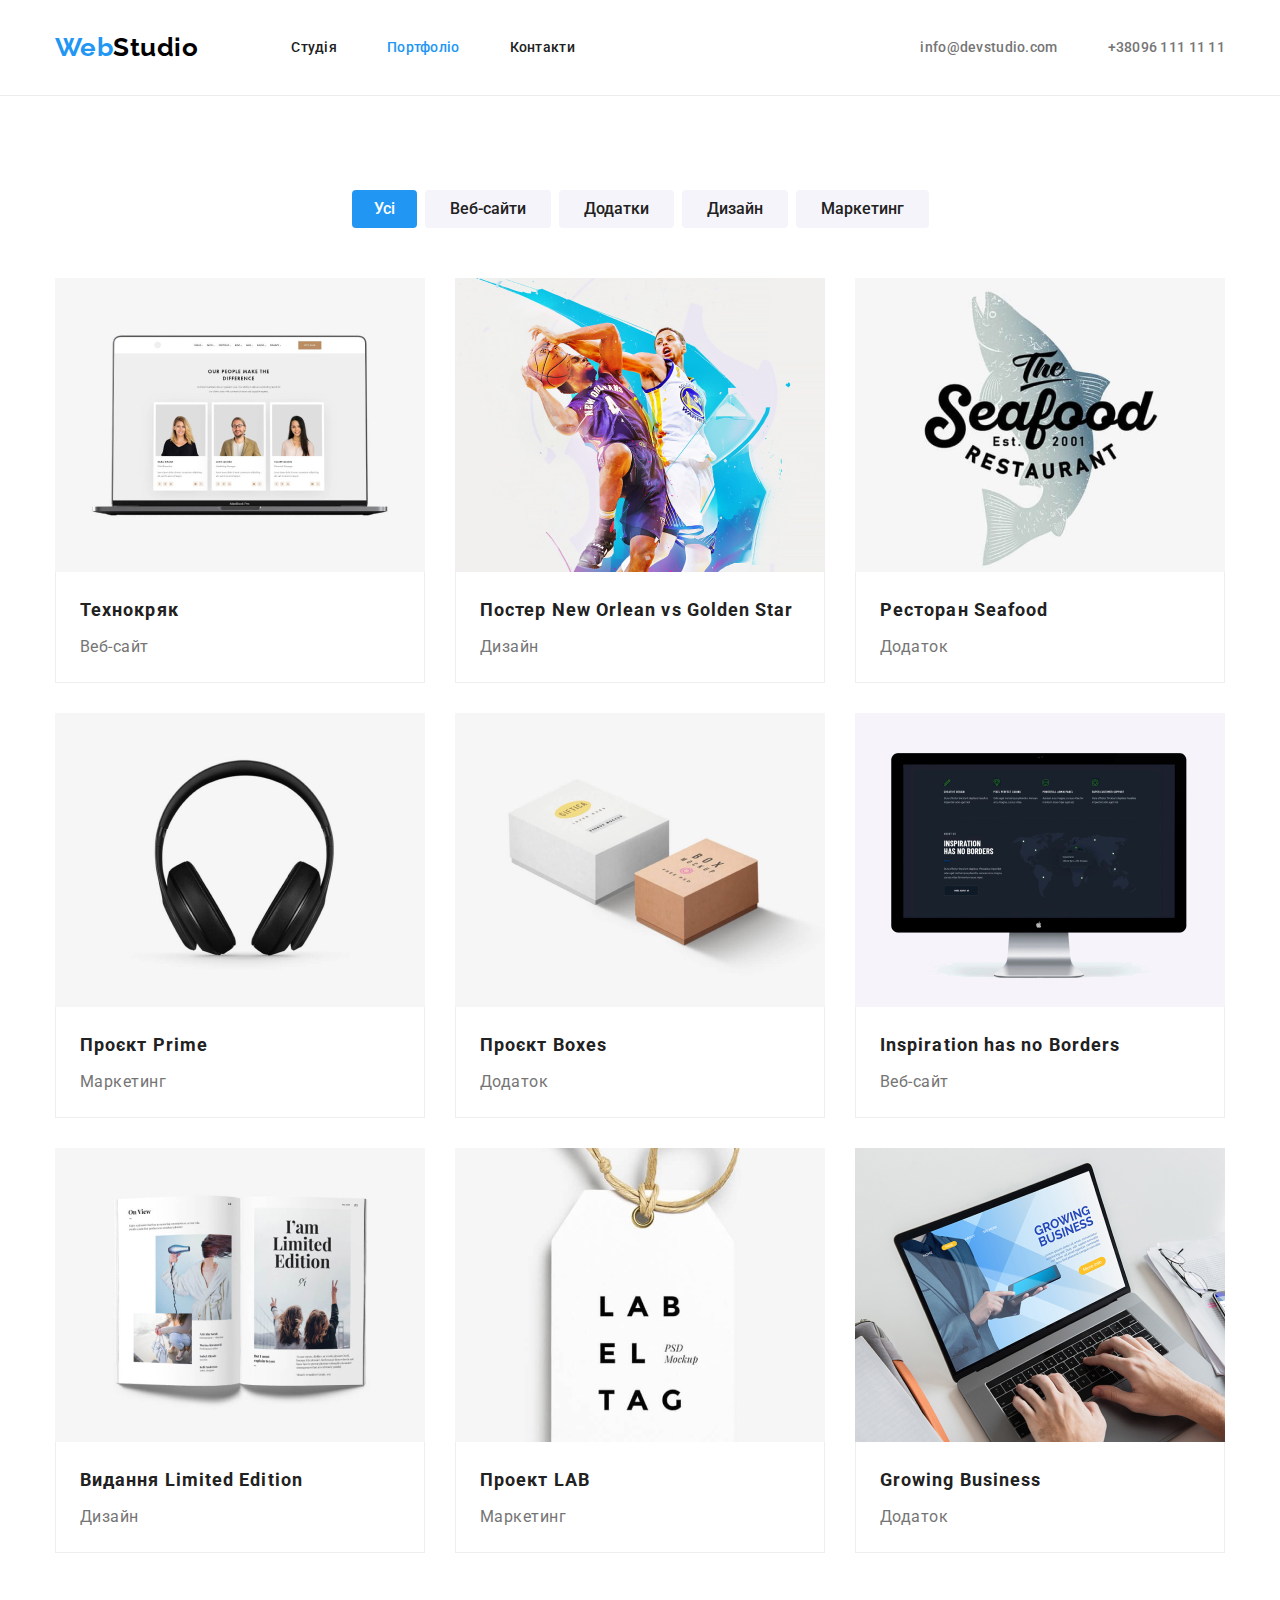
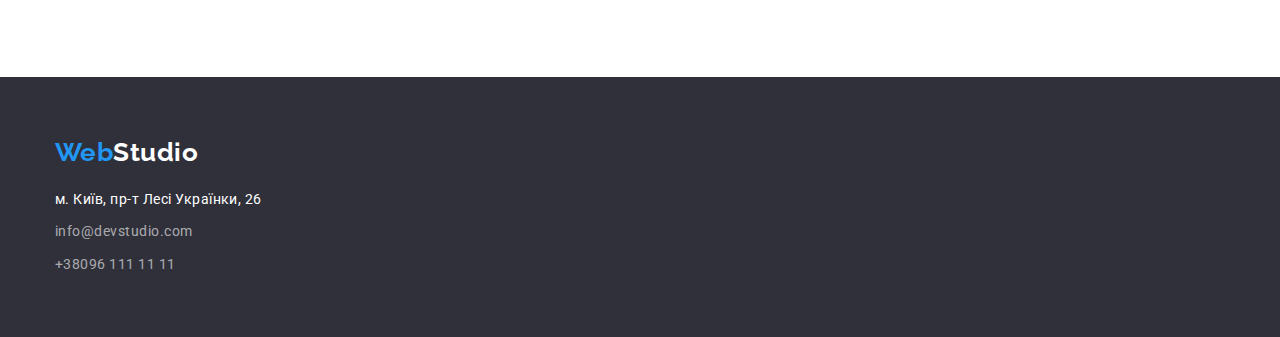
==== portfolio.html @ 5118737c "Create file HW4" ====
<!DOCTYPE html>
<html lang="en">
  <head>
    <meta charset="UTF-8" />
    <meta http-equiv="X-UA-Compatible" content="IE=edge" />
    <meta name="viewport" content="width=device-width, initial-scale=1.0" />
    <title>Document</title>
    <link rel="preconnect" href="https://fonts.googleapis.com" />
    <link rel="preconnect" href="https://fonts.gstatic.com" crossorigin />
    <link
      href="https://fonts.googleapis.com/css2?family=Raleway:wght@700&family=Roboto:wght@400;500;700;900&display=swap"
      rel="stylesheet"
    />
    <link
      rel="stylesheet"
      href="https://cdnjs.cloudflare.com/ajax/libs/modern-normalize/1.1.0/modern-normalize.min.css"
    />
    <link rel="stylesheet" href="./css/styles.css" />
  </head>
  <body>
    <!-- Header -->
    <header class="page-header">
      <div class="container main-nav">
        <a href="./index.html" class="logo"><span class="logo-blue">Web</span>Studio</a>

        <nav>
          <ul class="site-nav list">
            <li class="item"><a href="./index.html" class="link">Студія</a></li>
            <li class="item"><a href="./portfolio.html" class="link current">Портфоліо</a></li>
            <li class="item"><a href="Контакти" class="link">Контакти</a></li>
          </ul>
        </nav>

        <ul class="auth-nav">
          <li class="item">
            <a href="maito:info@devstudio.com" class="link">info@devstudio.com</a>
          </li>
          <li class="item"><a href="tel:+380961111111" class="link">+38096 111 11 11</a></li>
        </ul>
      </div>
    </header>

    <!-- Main section -->
    <main>
      <section class="section">
        <div class="container">
          <h1 class="section-title portfolio-title">Portfolio</h1>
          <!-- Фільтр -->
          <ul class="filter-button">
            <li><button type="button" class="button primary-filter">Усі</button></li>
            <li><button type="button" class="button secondary-filter">Веб-сайти</button></li>
            <li><button type="button" class="button secondary-filter">Додатки</button></li>
            <li><button type="button" class="button secondary-filter">Дизайн</button></li>
            <li><button type="button" class="button secondary-filter">Маркетинг</button></li>
          </ul>
          <!-- Роботи компанії -->
          <ul class="work-examples">
            <li class="card">
              <img src="./images/img8.jpg" alt="Ноутбук" width="370" height="294" />
              <div class="card-description">
                <h2 class="work-title">Технокряк</h2>
                <p class="text">Веб-сайт</p>
              </div>
            </li>
            <li class="card">
              <img src="./images/img16.jpg" alt="Гравці в баскетбол" width="370" height="294" />
              <div class="card-description">
                <h2 class="work-title">Постер New Orlean vs Golden Star</h2>
                <p class="text">Дизайн</p>
              </div>
            </li>
            <li class="card">
              <img src="./images/img9.jpg" alt="Логотип ресторану" width="370" height="294" />
              <div class="card-description">
                <h2 class="work-title">Ресторан Seafood</h2>
                <p class="text">Додаток</p>
              </div>
            </li>
            <li class="card">
              <img src="./images/img10.jpg" alt="Навушники" width="370" height="294" />
              <div class="card-description">
                <h2 class="work-title">Проєкт Prime</h2>
                <p class="text">Маркетинг</p>
              </div>
            </li>
            <li class="card">
              <img src="./images/img11.jpg" alt="Дві коробки" width="370" height="294" />
              <div class="card-description">
                <h2 class="work-title">Проєкт Boxes</h2>
                <p class="text">Додаток</p>
              </div>
            </li>
            <li class="card">
              <img src="./images/img12.jpg" alt="Монітор компьютера" width="370" height="294" />
              <div class="card-description">
                <h2 class="work-title">Inspiration has no Borders</h2>
                <p class="text">Веб-сайт</p>
              </div>
            </li>
            <li class="card">
              <img src="./images/img13.jpg" alt="Відкрита книга" width="370" height="294" />
              <div class="card-description">
                <h2 class="work-title">Видання Limited Edition</h2>
                <p class="text">Дизайн</p>
              </div>
            </li>
            <li class="card">
              <img src="./images/img14.jpg" alt="Ярлик товару" width="370" height="294" />
              <div class="card-description">
                <h2 class="work-title">Проект LAB</h2>
                <p class="text">Маркетинг</p>
              </div>
            </li>
            <li class="card">
              <img src="./images/img15.jpg" alt="Ноутбук" width="370" height="294" />
              <div class="card-description">
                <h2 class="work-title">Growing Business</h2>
                <p class="text">Додаток</p>
              </div>
            </li>
          </ul>
        </div>
      </section>
    </main>

    <!-- Footer -->
    <footer class="page-footer">
      <div class="container contact">
        <div class="contact">
          <a href="./index.html" class="logo-white"><span class="logo-blue">Web</span>Studio</a>
          <div class="footer-contacts">
            <address>
              <ul class="footer-link">
                <li class="address">
                  <a
                    href="https://www.google.com/search?tbs=lf:1,lf_ui:1&tbm=lcl&sxsrf=ALiCzsYic9nBEuaywwjqmKYpoHVzt39aoQ:1659000467713&q=%D0%BC.+%D0%9A%D0%B8%D1%97%D0%B2,+%D0%BF%D1%80-%D1%82+%D0%9B%D0%B5%D1%81%D1%96+%D0%A3%D0%BA%D1%80%D0%B0%D1%97%D0%BD%D0%BA%D0%B8,+26&rflfq=1&num=10&ved=2ahUKEwivqL2sopv5AhWI_CoKHQGGCf0QtgN6BAgEEAQ"
                    class="address"
                    target="_blank"
                    rel="noreferrer noopener"
                    >м. Київ, пр-т Лесі Українки, 26</a
                  >
                </li>
                <li class="link">
                  <a href="maito:info@devstudio.com" class="link">info@devstudio.com</a>
                </li>
                <li class="link"><a href="tel:+380961111111" class="link">+38096 111 11 11</a></li>
              </ul>
            </address>
          </div>
        </div>
      </div>
    </footer>
  </body>
</html>
---- css/styles.css ----
/* основний колір тексту #212121 */
/* вторичний колір тексту #757575 */
/* акцент #2196F3 */
/* білий колір #FFFFFF */
/* білий колір футер rgba(255, 255, 255, 0.6) */

:root {
  --primary-text-color: #212121;
  --title-text-color: #757575;
  --accent-color: #2196f3;
  --primary-white-color: #ffffff;
}

body {
  background-color: #ffffff;
  color: var(--primary-text-color);
  font-family: Roboto, sans-serif;
  letter-spacing: 0.03em;
}

ul {
  padding: 0;
  margin: 0;
  list-style: none;
}

img {
  display: block;
}

.container {
  width: 100%;
  max-width: 1200px;
  padding-left: 15px;
  padding-right: 15px;
  margin-left: auto;
  margin-right: auto;
}

/* Main Page */

/* Page header */

.page-header {
  padding-top: 32px;
  padding-bottom: 32px;
  border-bottom: 1px solid #ececec;
}

.main-nav {
  display: flex;
  align-items: center;
}

.logo {
  color: #000000;
  font-family: Raleway, sans-serif;
  font-weight: 700;
  font-size: 26px;
  line-height: 1.19;
  text-decoration: none;
}

.logo-blue {
  color: var(--accent-color);
  font-family: Raleway, sans-serif;
  font-weight: 700;
  font-size: 26px;
  line-height: 1.19;
  text-decoration: none;
}

.logo-white {
  color: var(--primary-white-color);
  font-family: Raleway, sans-serif;
  font-weight: 700;
  font-size: 26px;
  line-height: 1.19;
  text-decoration: none;
}

.logo:focus {
  color: var(--accent-color);
}

.site-nav {
  display: flex;
  margin-left: 93px;
}

.site-nav .item:not(:last-child) {
  margin-right: 50px;
}

.site-nav .link {
  color: var(--primary-text-color);
  font-weight: 500;
  font-size: 14px;
  line-height: 1.2;
  letter-spacing: 0.02em;
  text-decoration: none;
}

.site-nav .link.current {
  color: var(--accent-color);
}

.site-nav .link:hover,
.site-nav .link:focus {
  color: var(--accent-color);
}

.auth-nav .link {
  color: var(--title-text-color);
  text-decoration: none;
  font-weight: 500;
  font-size: 14px;
  line-height: 1.14;
  letter-spacing: 0.02em;
}

.auth-nav .link:hover,
.auth-nav .link:focus {
  color: var(--accent-color);
}

.auth-nav {
  display: flex;
  margin-left: auto;
}

.auth-nav .item:not(:last-child) {
  margin-right: 50px;
}

/* Main sections */

.section {
  padding-top: 94px;
  padding-bottom: 94px;
}

.section-title {
  margin-top: 0;
  margin-bottom: 50px;
  color: var(--primary-text-color);
  font-weight: 700;
  font-size: 36px;
  line-height: 1.17;
  text-align: center;
}

/* Hero */

.hero {
  background-color: #2f303a;
  text-align: center;
}

.container.hero-container {
  padding-top: 200px;
  padding-bottom: 200px;
  padding-left: 237px;
  padding-right: 237px;
}

.hero .hero-title {
  margin-top: 0;
  margin-bottom: 30px;

  color: var(--primary-white-color);
  font-weight: 900;
  font-size: 44px;
  line-height: 1.36;
  letter-spacing: 0.06em;
  text-transform: uppercase;
}

/* Features */

.section-title.feature-title {
  display: none;
}

.feature-list {
  display: flex;
}

.feature-list .item {
  width: 270px;
}

.feature-list .item:not(:last-child) {
  margin-right: 30px;
}

.feature-list .title {
  margin-top: 0;
  margin-bottom: 10px;
  color: var(--primary-text-color);
  font-weight: 700;
  font-size: 14px;
  line-height: 1.14;
}

.feature-list .text {
  margin-top: 0;
  margin-bottom: 0;
  color: var(--title-text-color);
  font-size: 14px;
  line-height: 1.71;
}

/* Job description */

.section.work {
  padding-top: 0;
}

.work-list {
  display: flex;
}

.work-list .item:not(:last-child) {
  margin-right: 30px;
}

/* Our Team */

.section.team {
  background-color: #f5f4fa;
}

.item {
  background-color: var(--primary-white-color);
  border-radius: 0px 0px 4px 4px;
}

.name {
  padding-top: 30px;
  padding-bottom: 30px;

  text-align: center;
}

.team-list {
  display: flex;
  flex-wrap: wrap;
}

.item:not(:last-child) {
  margin-right: 30px;
}

.team-list .title {
  margin-top: 0px;
  margin-bottom: 10px;

  color: var(--primary-text-color);
  font-weight: 500;
  font-size: 16px;
  line-height: 1.19;
}

.team-list .text {
  margin-top: 0px;
  margin-bottom: 0px;

  color: var(--title-text-color);
  font-size: 16px;
  line-height: 1.19;
}

/* Footer */

.page-footer {
  padding-top: 60px;
  padding-bottom: 60px;

  background-color: #2f303a;
}

.address {
  padding-top: 20px;

  color: var(--primary-white-color);
  font-size: 14px;
  line-height: 1.71;
  text-decoration: none;
  font-style: normal;
}

.address:hover,
.address:focus {
  color: var(--accent-color);
}

.footer-link .link {
  margin-top: 9px;

  color: rgba(255, 255, 255, 0.6);
  font-size: 14px;
  line-height: 1.71;
  text-decoration: none;
  font-style: normal;
}

.footer-link .link:hover,
.footer-link .link:focus {
  color: var(--accent-color);
}

/* Portfolio Page */

.section-title.portfolio-title {
  display: none;
}

/* Filter/Hero buttons */

.filter-button {
  display: flex;
  flex-wrap: wrap;
  justify-content: center;
  margin-bottom: 50px;
}

.button {
  color: var(--primary-text-color);
  background-color: #f5f4fa;
  font-family: inherit;
  cursor: pointer;
}

.button.primary-hero {
  padding-top: 10px;
  padding-bottom: 10px;
  padding-right: 32px;
  padding-left: 32px;
  border: 0px;
  border-radius: 4px;

  color: var(--primary-white-color);
  background-color: var(--accent-color);
  font-weight: 700;
  font-size: 16px;
  line-height: 1.88;
  letter-spacing: 0.06em;
}

.button.primary-filter {
  padding: 6px 22px 6px 22px;
  border: 0px;
  border-radius: 4px;

  color: var(--primary-white-color);
  background-color: var(--accent-color);
  font-weight: 500;
  font-size: 16px;
  line-height: 1.62;
}

.button.secondary-filter {
  margin-left: 8px;
  padding: 6px 25px 6px 25px;
  border: 0px;
  border-radius: 4px;

  color: var(--primary-text-color);
  background-color: #f5f4fa;
  font-weight: 500;
  font-size: 16px;
  line-height: 1.62;
}

.button:hover,
.button:focus {
  color: var(--primary-white-color);
  background-color: var(--accent-color);
}

/* Work Examples */

.work-examples {
  display: flex;
  flex-wrap: wrap;
}

.work-examples .card:nth-child(3n) {
  margin-right: 0px;
}

.work-examples .text {
  margin: 0px;

  color: var(--title-text-color);
  font-size: 16px;
  line-height: 1.87;
}

.work-examples .work-title {
  margin-bottom: 4px;
  margin-top: 0px;

  color: var(--primary-text-color);
  font-weight: 700;
  font-size: 18px;
  line-height: 2;
  letter-spacing: 0.06em;
}

.card {
  width: 370px;
  margin-right: 30px;
  margin-bottom: 30px;
}

.card-description {
  border-left: 1px solid #eeeeee;
  border-right: 1px solid #eeeeee;
  border-bottom: 1px solid #eeeeee;
  padding: 20px 24px 20px 24px;
}
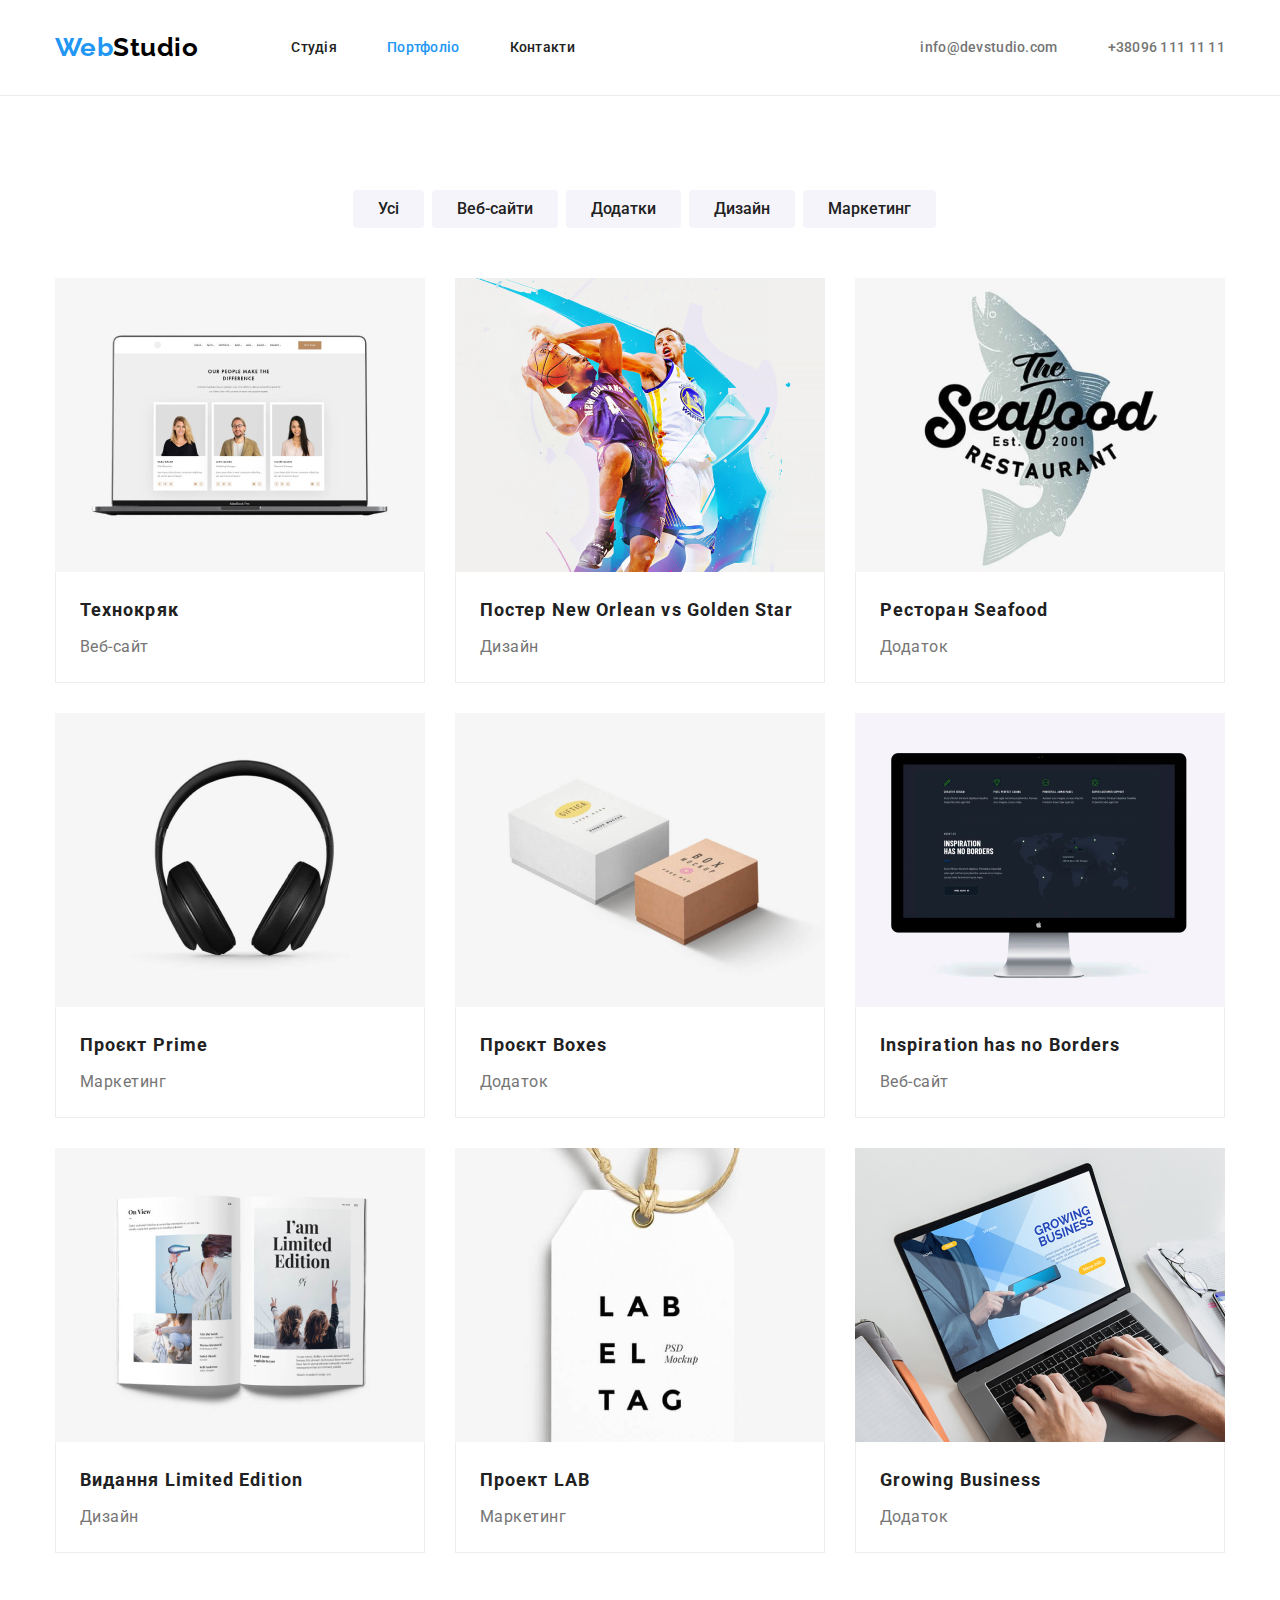
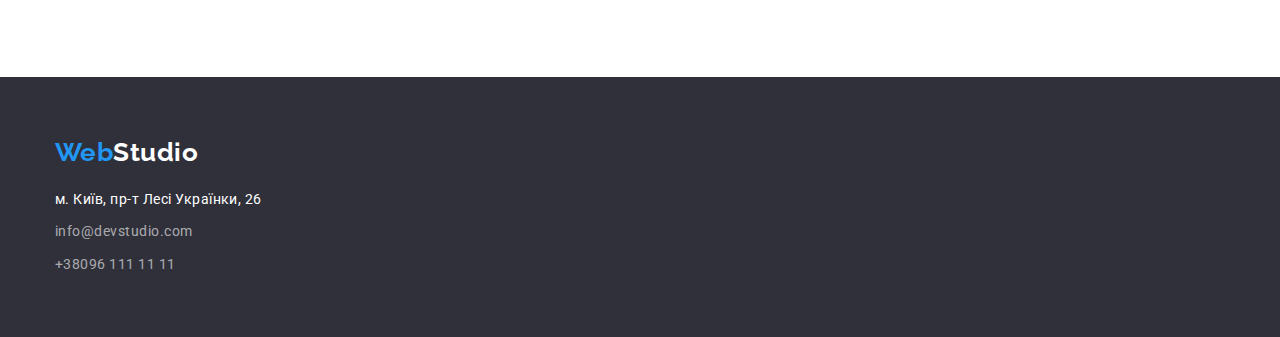
==== commit a3d5334f: "Add Hero bg, box shadow, battons shadow" ====
--- a/portfolio.html
+++ b/portfolio.html
@@ -47,7 +47,7 @@
           <h1 class="section-title portfolio-title">Portfolio</h1>
           <!-- Фільтр -->
           <ul class="filter-button">
-            <li><button type="button" class="button primary-filter">Усі</button></li>
+            <li><button type="button" class="button secondary-filter">Усі</button></li>
             <li><button type="button" class="button secondary-filter">Веб-сайти</button></li>
             <li><button type="button" class="button secondary-filter">Додатки</button></li>
             <li><button type="button" class="button secondary-filter">Дизайн</button></li>
--- a/css/styles.css
+++ b/css/styles.css
@@ -157,6 +157,17 @@
   text-align: center;
 }
 
+.hero-bg {
+  max-width: 1600px;
+  height: 600px;
+  margin-right: auto;
+  margin-left: auto;
+  background-image: linear-gradient(to right, rgba(47, 48, 58, 0.4), rgba(47, 48, 58, 0.4)),
+    url(/images/bg_img.jpg);
+  background-repeat: no-repeat;
+  background-position: center;
+}
+
 .container.hero-container {
   padding-top: 200px;
   padding-bottom: 200px;
@@ -186,8 +197,12 @@
   display: flex;
 }
 
-.feature-list .item {
+.feature-list .item::before {
+  content: '';
+  display: block;
   width: 270px;
+  height: 120px;
+  background-color: #f5f4fa;
 }
 
 .feature-list .item:not(:last-child) {
@@ -231,9 +246,11 @@
   background-color: #f5f4fa;
 }
 
-.item {
+.item-team {
   background-color: var(--primary-white-color);
   border-radius: 0px 0px 4px 4px;
+  box-shadow: 0px 1px 3px rgba(0, 0, 0, 0.12), 0px 1px 1px rgba(0, 0, 0, 0.14),
+    0px 2px 1px rgba(0, 0, 0, 0.2);
 }
 
 .name {
@@ -248,7 +265,7 @@
   flex-wrap: wrap;
 }
 
-.item:not(:last-child) {
+.item-team:not(:last-child) {
   margin-right: 30px;
 }
 
@@ -323,6 +340,12 @@
   flex-wrap: wrap;
   justify-content: center;
   margin-bottom: 50px;
+}
+
+.filter-button button:hover,
+.filter-button button:focus {
+  box-shadow: 0px 3px 1px rgba(0, 0, 0, 0.1), 0px 1px 2px rgba(0, 0, 0, 0.08),
+    0px 2px 2px rgba(0, 0, 0, 0.12);
 }
 
 .button {
@@ -390,6 +413,12 @@
   margin-right: 0px;
 }
 
+.work-examples .card:hover,
+.work-examples .card:focus {
+  box-shadow: 0px 1px 1px rgba(0, 0, 0, 0.12), 0px 4px 4px rgba(0, 0, 0, 0.06),
+    1px 4px 6px rgba(0, 0, 0, 0.16);
+}
+
 .work-examples .text {
   margin: 0px;
 
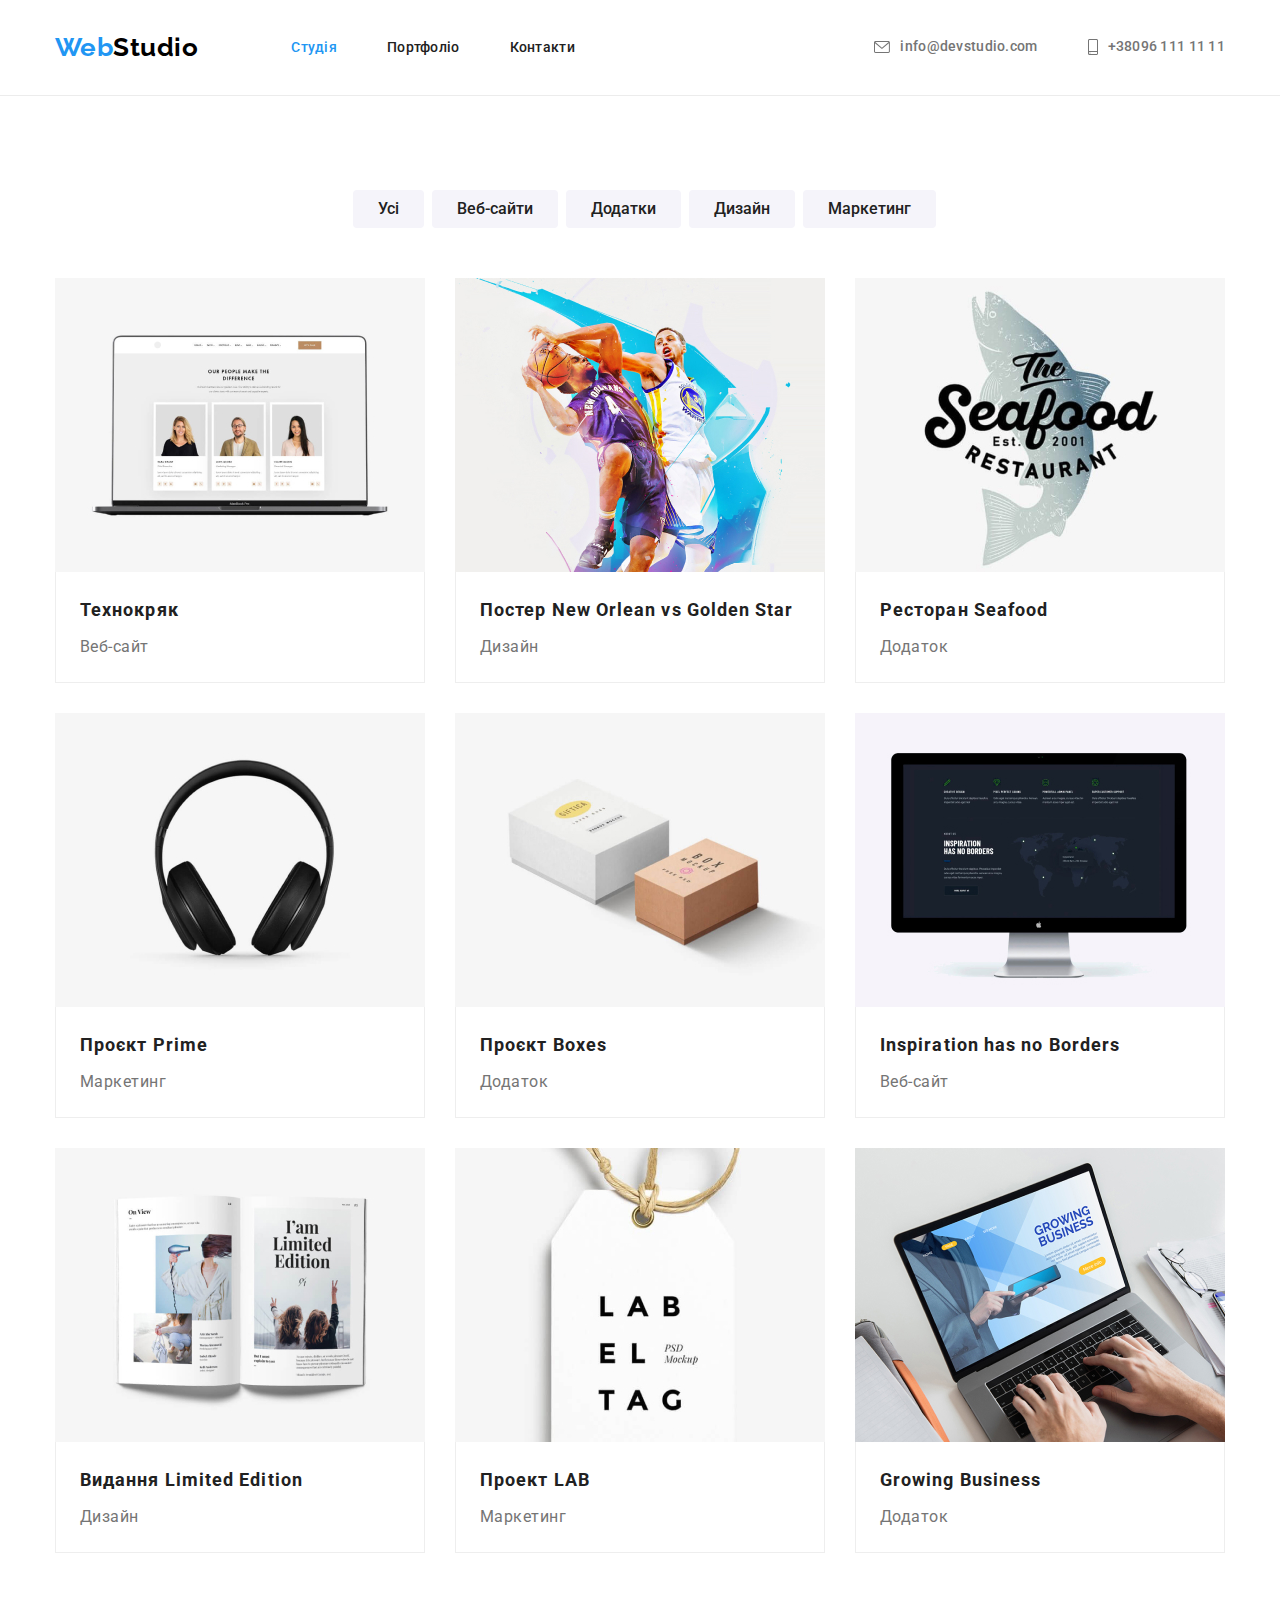
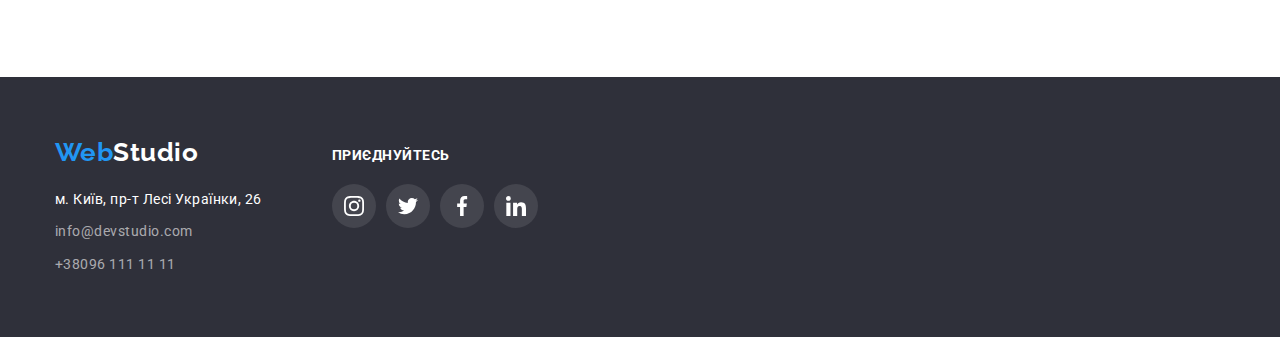
==== commit 3cef8296: "Add changes to Portfolio footer & header" ====
--- a/portfolio.html
+++ b/portfolio.html
@@ -25,17 +25,29 @@
 
         <nav>
           <ul class="site-nav list">
-            <li class="item"><a href="./index.html" class="link">Студія</a></li>
-            <li class="item"><a href="./portfolio.html" class="link current">Портфоліо</a></li>
+            <li class="item"><a href="./index.html" class="link current">Студія</a></li>
+            <li class="item"><a href="./portfolio.html" class="link">Портфоліо</a></li>
             <li class="item"><a href="Контакти" class="link">Контакти</a></li>
           </ul>
         </nav>
 
         <ul class="auth-nav">
           <li class="item">
-            <a href="maito:info@devstudio.com" class="link">info@devstudio.com</a>
+            <a href="maito:info@devstudio.com" class="link">
+              <svg class="link-svg" width="16px" height="12px">
+                <use href="/images/icons.svg#envelope"></use>
+              </svg>
+              info@devstudio.com</a
+            >
           </li>
-          <li class="item"><a href="tel:+380961111111" class="link">+38096 111 11 11</a></li>
+          <li class="item">
+            <a href="tel:+380961111111" class="link">
+              <svg class="link-svg" width="10px" height="16px">
+                <use href="/images/icons.svg#smartphone"></use>
+              </svg>
+              +38096 111 11 11</a
+            >
+          </li>
         </ul>
       </div>
     </header>
@@ -125,27 +137,93 @@
 
     <!-- Footer -->
     <footer class="page-footer">
-      <div class="container contact">
-        <div class="contact">
-          <a href="./index.html" class="logo-white"><span class="logo-blue">Web</span>Studio</a>
-          <div class="footer-contacts">
-            <address>
-              <ul class="footer-link">
-                <li class="address">
-                  <a
-                    href="https://www.google.com/search?tbs=lf:1,lf_ui:1&tbm=lcl&sxsrf=ALiCzsYic9nBEuaywwjqmKYpoHVzt39aoQ:1659000467713&q=%D0%BC.+%D0%9A%D0%B8%D1%97%D0%B2,+%D0%BF%D1%80-%D1%82+%D0%9B%D0%B5%D1%81%D1%96+%D0%A3%D0%BA%D1%80%D0%B0%D1%97%D0%BD%D0%BA%D0%B8,+26&rflfq=1&num=10&ved=2ahUKEwivqL2sopv5AhWI_CoKHQGGCf0QtgN6BAgEEAQ"
-                    class="address"
-                    target="_blank"
-                    rel="noreferrer noopener"
-                    >м. Київ, пр-т Лесі Українки, 26</a
-                  >
-                </li>
-                <li class="link">
-                  <a href="maito:info@devstudio.com" class="link">info@devstudio.com</a>
-                </li>
-                <li class="link"><a href="tel:+380961111111" class="link">+38096 111 11 11</a></li>
-              </ul>
-            </address>
+      <div class="container">
+        <div class="footer-contacts">
+          <a href="./index.html" class="logo-secondary"
+            ><span class="logo-accent">Web</span>Studio</a
+          >
+          <address>
+            <ul class="footer-link">
+              <li class="address-link">
+                <a
+                  href="https://www.google.com/search?tbs=lf:1,lf_ui:1&tbm=lcl&sxsrf=ALiCzsYic9nBEuaywwjqmKYpoHVzt39aoQ:1659000467713&q=%D0%BC.+%D0%9A%D0%B8%D1%97%D0%B2,+%D0%BF%D1%80-%D1%82+%D0%9B%D0%B5%D1%81%D1%96+%D0%A3%D0%BA%D1%80%D0%B0%D1%97%D0%BD%D0%BA%D0%B8,+26&rflfq=1&num=10&ved=2ahUKEwivqL2sopv5AhWI_CoKHQGGCf0QtgN6BAgEEAQ"
+                  class="address"
+                  target="_blank"
+                  rel="noreferrer noopener nofollow"
+                  >м. Київ, пр-т Лесі Українки, 26</a
+                >
+              </li>
+              <li class="link">
+                <a href="maito:info@devstudio.com" class="link">info@devstudio.com</a>
+              </li>
+              <li class="link">
+                <a href="tel:+380961111111" class="link">+38096 111 11 11</a>
+              </li>
+            </ul>
+          </address>
+        </div>
+
+        <div class="footer-network">
+          <h2 class="footer-title">приєднуйтесь</h2>
+          <div>
+            <ul class="footer-network-list">
+              <li class="network-list">
+                <a
+                  href="https://instagram.com"
+                  class="network-link"
+                  target="_blank"
+                  rel="noopener noreferer nofollow"
+                >
+                  <div class="footer-network-button">
+                    <svg class="network-icon" width="20px" height="20px">
+                      <use href="/images/icons.svg#instagram"></use>
+                    </svg>
+                  </div>
+                </a>
+              </li>
+              <li class="network-list">
+                <a
+                  href="https://twitter.com"
+                  class="network-link"
+                  target="_blank"
+                  rel="noopener noreferer nofollow"
+                >
+                  <div class="footer-network-button">
+                    <svg class="network-icon" width="20px" height="20px">
+                      <use href="/images/icons.svg#twitter"></use>
+                    </svg>
+                  </div>
+                </a>
+              </li>
+              <li class="network-list">
+                <a
+                  href="https://facebook.com"
+                  class="network-link"
+                  target="_blank"
+                  rel="noopener noreferer nofollow"
+                >
+                  <div class="footer-network-button">
+                    <svg class="network-icon" width="20px" height="20px">
+                      <use href="/images/icons.svg#facebook"></use>
+                    </svg>
+                  </div>
+                </a>
+              </li>
+              <li class="network-list">
+                <a
+                  href="https://linkedin.com"
+                  class="network-link"
+                  target="_blank"
+                  rel="noopener noreferer nofollow"
+                >
+                  <div class="footer-network-button">
+                    <svg class="network-icon" width="20px" height="20px">
+                      <use href="/images/icons.svg#linkedin"></use>
+                    </svg>
+                  </div>
+                </a>
+              </li>
+            </ul>
           </div>
         </div>
       </div>
--- a/css/styles.css
+++ b/css/styles.css
@@ -3,12 +3,15 @@
 /* акцент #2196F3 */
 /* білий колір #FFFFFF */
 /* білий колір футер rgba(255, 255, 255, 0.6) */
+/* колір фону футера  */
 
 :root {
   --primary-text-color: #212121;
   --title-text-color: #757575;
   --accent-color: #2196f3;
   --primary-white-color: #ffffff;
+  --icons-color: #afb1b8;
+  --footer-bg-color: #2f303a;
 }
 
 body {
@@ -53,33 +56,27 @@
 }
 
 .logo {
-  color: #000000;
   font-family: Raleway, sans-serif;
   font-weight: 700;
   font-size: 26px;
   line-height: 1.19;
   text-decoration: none;
+
+  color: #000000;
 }
 
 .logo-blue {
-  color: var(--accent-color);
   font-family: Raleway, sans-serif;
   font-weight: 700;
   font-size: 26px;
   line-height: 1.19;
   text-decoration: none;
-}
-
-.logo-white {
-  color: var(--primary-white-color);
-  font-family: Raleway, sans-serif;
-  font-weight: 700;
-  font-size: 26px;
-  line-height: 1.19;
-  text-decoration: none;
-}
-
-.logo:focus {
+
+  color: var(--accent-color);
+}
+
+.logo:focus,
+.logo:hover {
   color: var(--accent-color);
 }
 
@@ -110,8 +107,16 @@
   color: var(--accent-color);
 }
 
+.auth-nav {
+  display: flex;
+  margin-left: auto;
+}
+
 .auth-nav .link {
+  display: flex;
+  align-items: center;
   color: var(--title-text-color);
+
   text-decoration: none;
   font-weight: 500;
   font-size: 14px;
@@ -119,18 +124,18 @@
   letter-spacing: 0.02em;
 }
 
-.auth-nav .link:hover,
-.auth-nav .link:focus {
-  color: var(--accent-color);
-}
-
-.auth-nav {
-  display: flex;
-  margin-left: auto;
+.item .link:hover,
+.item .link:focus {
+  color: var(--accent-color);
 }
 
 .auth-nav .item:not(:last-child) {
   margin-right: 50px;
+}
+
+.link-svg {
+  margin-right: 10px;
+  fill: currentColor;
 }
 
 /* Main sections */
@@ -144,6 +149,7 @@
   margin-top: 0;
   margin-bottom: 50px;
   color: var(--primary-text-color);
+
   font-weight: 700;
   font-size: 36px;
   line-height: 1.17;
@@ -169,10 +175,7 @@
 }
 
 .container.hero-container {
-  padding-top: 200px;
-  padding-bottom: 200px;
-  padding-left: 237px;
-  padding-right: 237px;
+  padding: 200px 237px;
 }
 
 .hero .hero-title {
@@ -197,11 +200,14 @@
   display: flex;
 }
 
-.feature-list .item::before {
-  content: '';
-  display: block;
+.feature-list .item-svg {
+  display: flex;
+  align-items: center;
+  justify-content: center;
   width: 270px;
   height: 120px;
+  margin-bottom: 30px;
+  border-radius: 4px;
   background-color: #f5f4fa;
 }
 
@@ -213,6 +219,7 @@
   margin-top: 0;
   margin-bottom: 10px;
   color: var(--primary-text-color);
+
   font-weight: 700;
   font-size: 14px;
   line-height: 1.14;
@@ -281,30 +288,137 @@
 
 .team-list .text {
   margin-top: 0px;
-  margin-bottom: 0px;
+  margin-bottom: 16px;
 
   color: var(--title-text-color);
   font-size: 16px;
   line-height: 1.19;
 }
 
+.network {
+  display: flex;
+  justify-content: center;
+  padding-left: 32px;
+  padding-right: 32px;
+}
+
+.network li + li {
+  margin-left: 10px;
+}
+
+.network-link:focus .network-button {
+  color: var(--primary-white-color);
+  background-color: var(--accent-color);
+}
+
+.network-button {
+  display: flex;
+  align-items: center;
+  justify-content: center;
+
+  width: 44px;
+  height: 44px;
+
+  border-radius: 50%;
+
+  color: var(--icons-color);
+}
+
+.network-button:hover {
+  color: var(--primary-white-color);
+  background-color: var(--accent-color);
+}
+
+.network-icon {
+  display: inline-flex;
+  align-items: center;
+  justify-content: center;
+
+  margin-top: auto;
+  margin-bottom: auto;
+
+  fill: currentColor;
+}
+
+/* Постійні кліэнти */
+
+.clients-list {
+  display: flex;
+}
+.clients-list li + li {
+  margin-left: 30px;
+}
+
+.clients-button {
+  display: flex;
+  justify-content: center;
+  align-items: center;
+  width: 170px;
+  height: 92px;
+  padding: 16px 32px;
+  border: 1px solid currentColor;
+  border-radius: 4px;
+  color: var(--icons-color);
+}
+
+.clients-button:hover,
+.clients-button:focus {
+  color: var(--accent-color);
+}
+
+.clients-svg {
+  fill: currentColor;
+}
+
 /* Footer */
 
 .page-footer {
   padding-top: 60px;
   padding-bottom: 60px;
 
-  background-color: #2f303a;
+  background-color: var(--footer-bg-color);
+}
+
+.page-footer .container {
+  display: flex;
+}
+
+.logo-secondary {
+  display: block;
+  margin-bottom: 20px;
+
+  font-family: Raleway, sans-serif;
+  font-weight: 700;
+  font-size: 26px;
+  line-height: 1.19;
+  text-decoration: none;
+
+  color: var(--primary-white-color);
+}
+
+.logo-accent {
+  font-family: Raleway, sans-serif;
+  font-weight: 700;
+  font-size: 26px;
+  line-height: 1.19;
+  text-decoration: none;
+
+  color: var(--accent-color);
+}
+
+.logo-secondary:hover,
+.logo-secondary:focus,
+.logo-accent:focus {
+  color: var(--accent-color);
 }
 
 .address {
-  padding-top: 20px;
-
-  color: var(--primary-white-color);
   font-size: 14px;
   line-height: 1.71;
   text-decoration: none;
   font-style: normal;
+
+  color: var(--primary-white-color);
 }
 
 .address:hover,
@@ -325,6 +439,52 @@
 .footer-link .link:hover,
 .footer-link .link:focus {
   color: var(--accent-color);
+}
+
+.footer-network {
+  margin-left: 70px;
+}
+
+.footer-title {
+  margin-bottom: 20px;
+
+  font-family: 'Roboto', sans-serif;
+  font-weight: 700;
+  font-size: 14px;
+  line-height: 1.14;
+  text-transform: uppercase;
+
+  color: var(--primary-white-color);
+}
+
+.footer-network-list {
+  display: flex;
+  align-items: center;
+  justify-content: center;
+}
+
+.footer-network-list li + li {
+  margin-left: 10px;
+}
+
+.footer-network-button {
+  display: flex;
+  align-items: center;
+  justify-content: center;
+  width: 44px;
+  height: 44px;
+  border-radius: 50%;
+
+  background: rgba(255, 255, 255, 0.1);
+  color: var(--primary-white-color);
+}
+
+.footer-network-button:hover {
+  background-color: var(--accent-color);
+}
+
+.network-link:focus .footer-network-button {
+  background-color: var(--accent-color);
 }
 
 /* Portfolio Page */
@@ -356,10 +516,7 @@
 }
 
 .button.primary-hero {
-  padding-top: 10px;
-  padding-bottom: 10px;
-  padding-right: 32px;
-  padding-left: 32px;
+  padding: 10px 32px;
   border: 0px;
   border-radius: 4px;
 
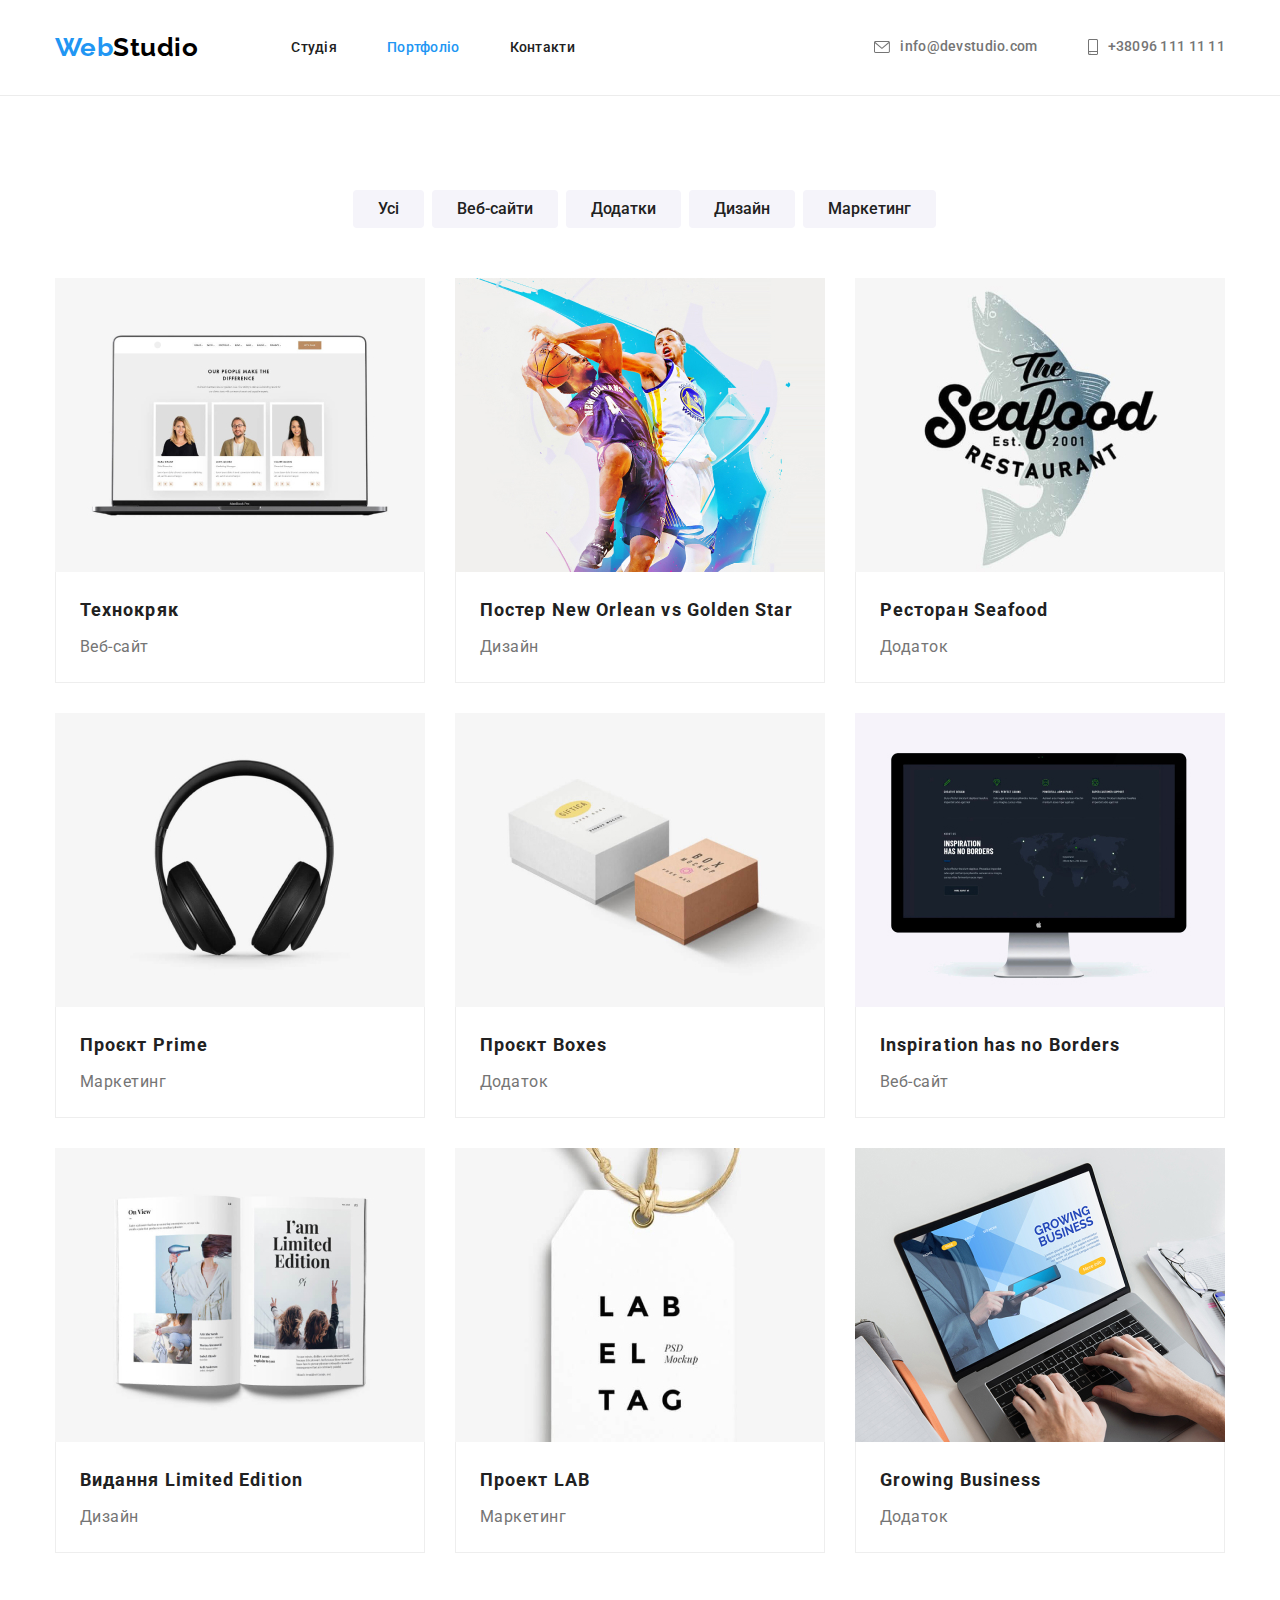
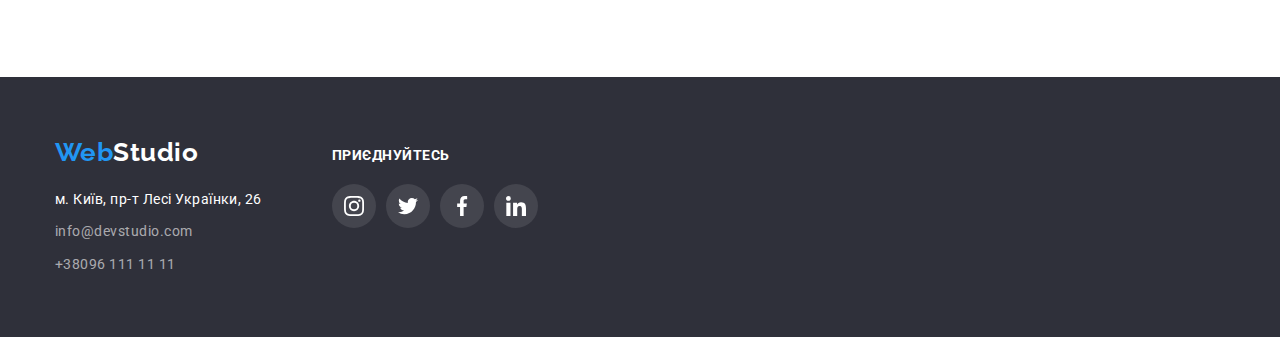
==== commit 0a6baaf5: "Add link current in Portfolio header" ====
--- a/portfolio.html
+++ b/portfolio.html
@@ -25,8 +25,8 @@
 
         <nav>
           <ul class="site-nav list">
-            <li class="item"><a href="./index.html" class="link current">Студія</a></li>
-            <li class="item"><a href="./portfolio.html" class="link">Портфоліо</a></li>
+            <li class="item"><a href="./index.html" class="link">Студія</a></li>
+            <li class="item"><a href="./portfolio.html" class="link current">Портфоліо</a></li>
             <li class="item"><a href="Контакти" class="link">Контакти</a></li>
           </ul>
         </nav>
--- a/css/styles.css
+++ b/css/styles.css
@@ -364,6 +364,7 @@
 .clients-button:hover,
 .clients-button:focus {
   color: var(--accent-color);
+  outline-color: var(--accent-color);
 }
 
 .clients-svg {
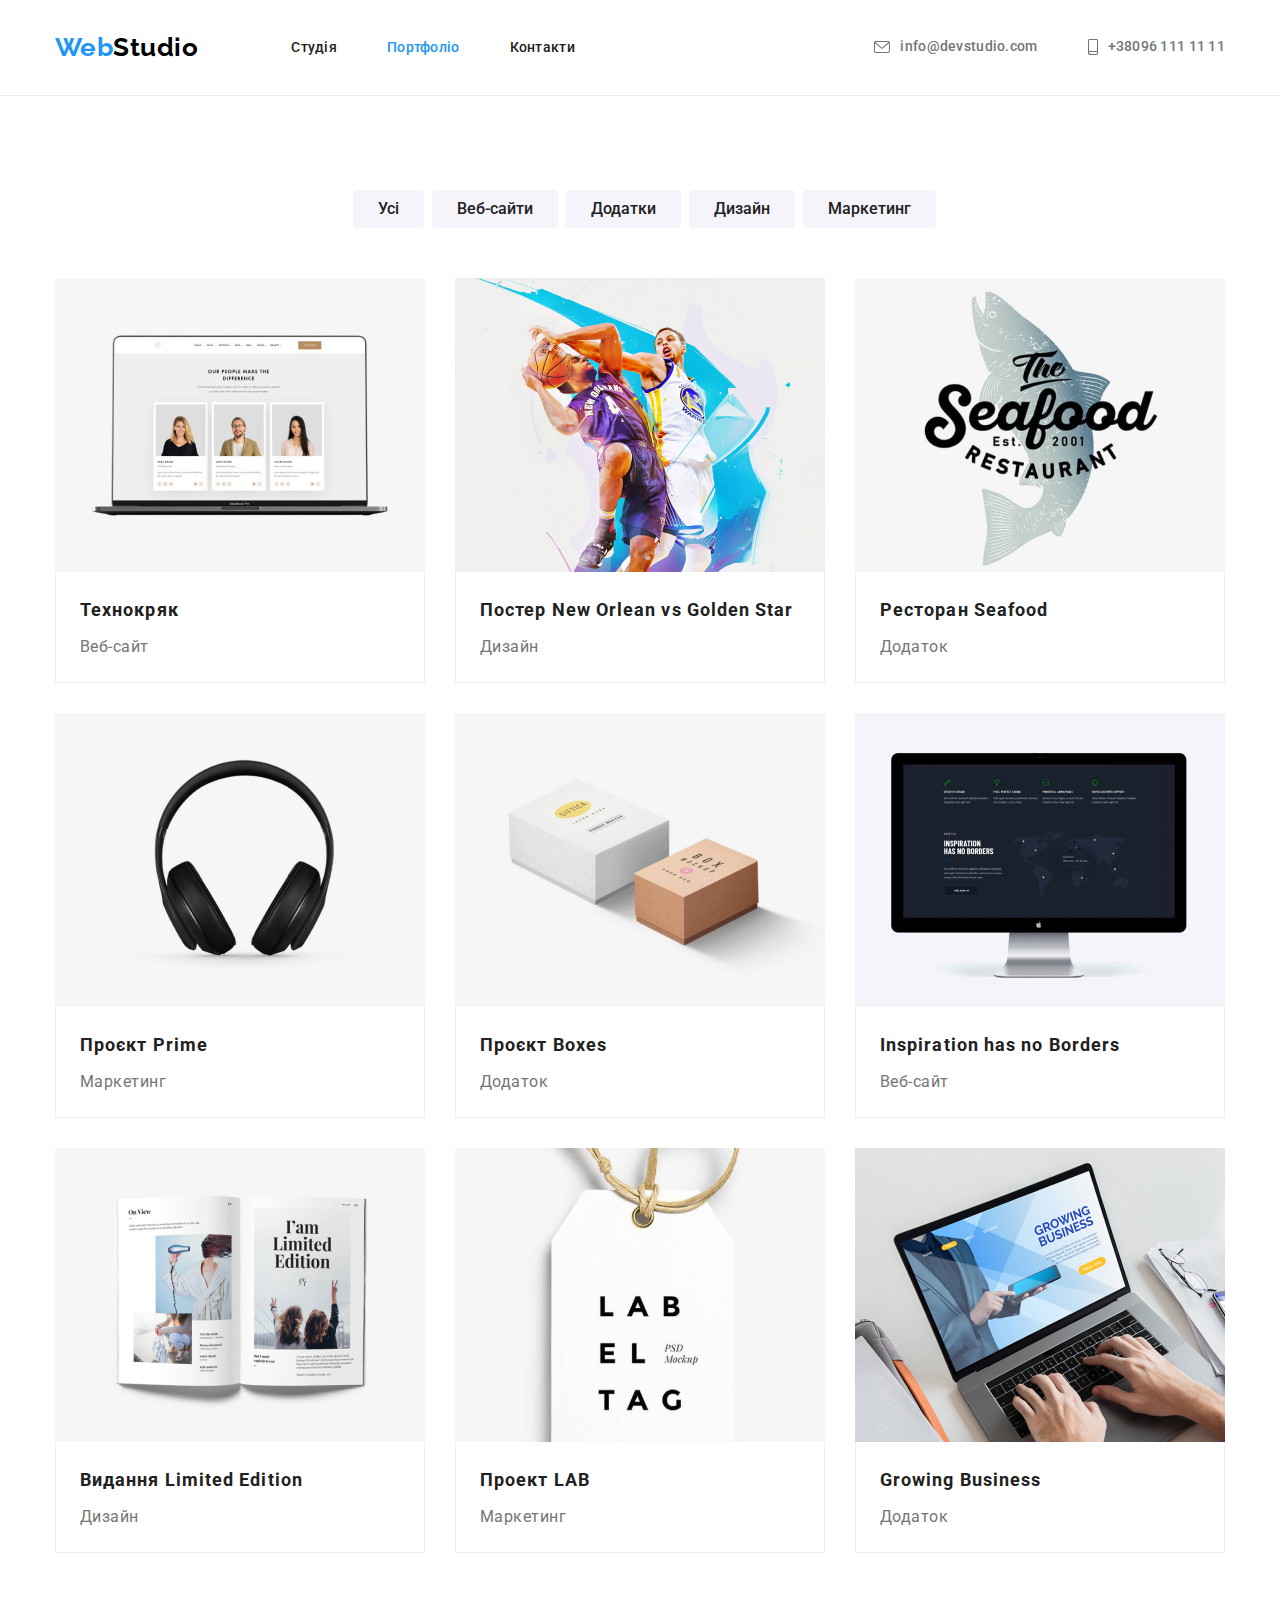
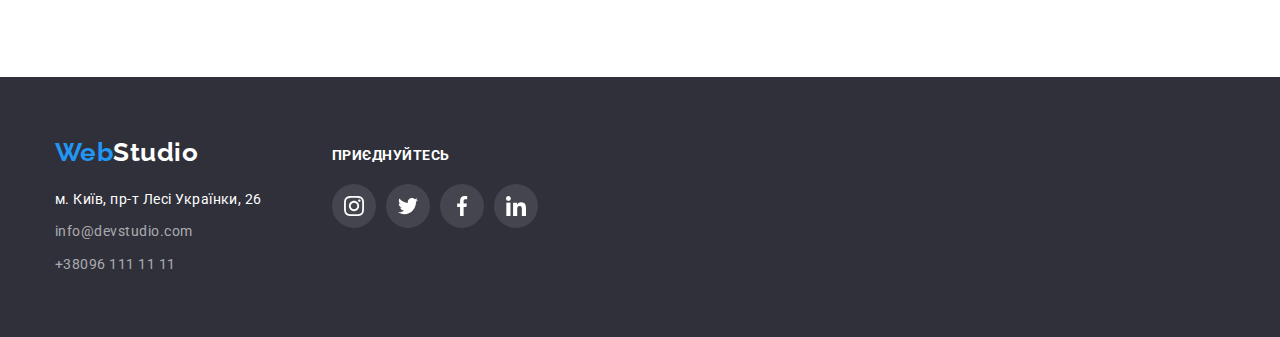
==== commit 8b6375ac: "Add new svg file" ====
--- a/portfolio.html
+++ b/portfolio.html
@@ -35,7 +35,7 @@
           <li class="item">
             <a href="maito:info@devstudio.com" class="link">
               <svg class="link-svg" width="16px" height="12px">
-                <use href="/images/icons.svg#envelope"></use>
+                <use href="./images/symbol-defs.svg#envelope"></use>
               </svg>
               info@devstudio.com</a
             >
@@ -43,7 +43,7 @@
           <li class="item">
             <a href="tel:+380961111111" class="link">
               <svg class="link-svg" width="10px" height="16px">
-                <use href="/images/icons.svg#smartphone"></use>
+                <use href="./images/symbol-defs.svg#smartphone"></use>
               </svg>
               +38096 111 11 11</a
             >
@@ -176,7 +176,7 @@
                 >
                   <div class="footer-network-button">
                     <svg class="network-icon" width="20px" height="20px">
-                      <use href="/images/icons.svg#instagram"></use>
+                      <use href="./images/symbol-defs.svg#instagram"></use>
                     </svg>
                   </div>
                 </a>
@@ -190,7 +190,7 @@
                 >
                   <div class="footer-network-button">
                     <svg class="network-icon" width="20px" height="20px">
-                      <use href="/images/icons.svg#twitter"></use>
+                      <use href="./images/symbol-defs.svg#twitter"></use>
                     </svg>
                   </div>
                 </a>
@@ -204,7 +204,7 @@
                 >
                   <div class="footer-network-button">
                     <svg class="network-icon" width="20px" height="20px">
-                      <use href="/images/icons.svg#facebook"></use>
+                      <use href="./images/symbol-defs.svg#facebook"></use>
                     </svg>
                   </div>
                 </a>
@@ -218,7 +218,7 @@
                 >
                   <div class="footer-network-button">
                     <svg class="network-icon" width="20px" height="20px">
-                      <use href="/images/icons.svg#linkedin"></use>
+                      <use href="./images/symbol-defs.svg#linkedin"></use>
                     </svg>
                   </div>
                 </a>
--- a/css/styles.css
+++ b/css/styles.css
@@ -11,7 +11,7 @@
   --accent-color: #2196f3;
   --primary-white-color: #ffffff;
   --icons-color: #afb1b8;
-  --footer-bg-color: #2f303a;
+  --bg-color: #2f303a;
 }
 
 body {
@@ -159,7 +159,7 @@
 /* Hero */
 
 .hero {
-  background-color: #2f303a;
+  background-color: var(--bg-color);
   text-align: center;
 }
 
@@ -169,7 +169,7 @@
   margin-right: auto;
   margin-left: auto;
   background-image: linear-gradient(to right, rgba(47, 48, 58, 0.4), rgba(47, 48, 58, 0.4)),
-    url(/images/bg_img.jpg);
+    url('../images/bg_img.jpg');
   background-repeat: no-repeat;
   background-position: center;
 }
@@ -377,7 +377,7 @@
   padding-top: 60px;
   padding-bottom: 60px;
 
-  background-color: var(--footer-bg-color);
+  background-color: var(--bg-color);
 }
 
 .page-footer .container {
